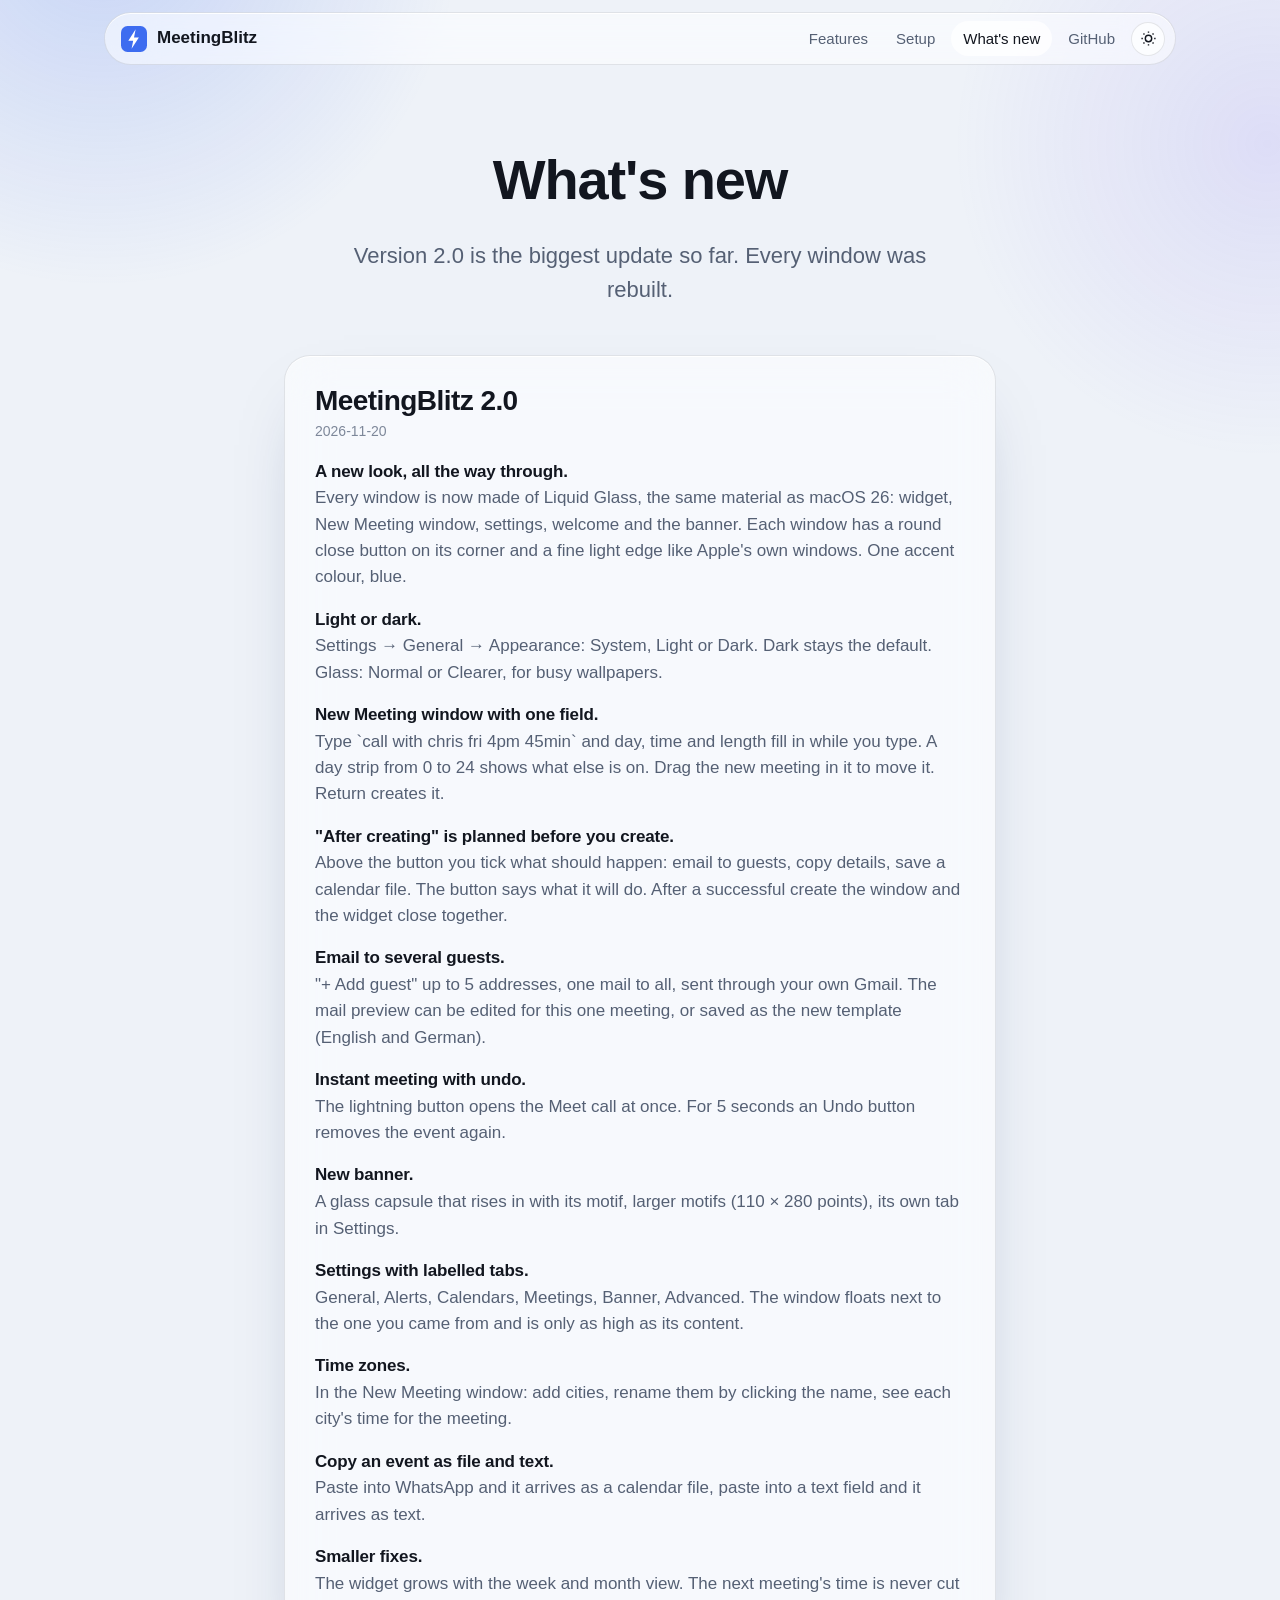
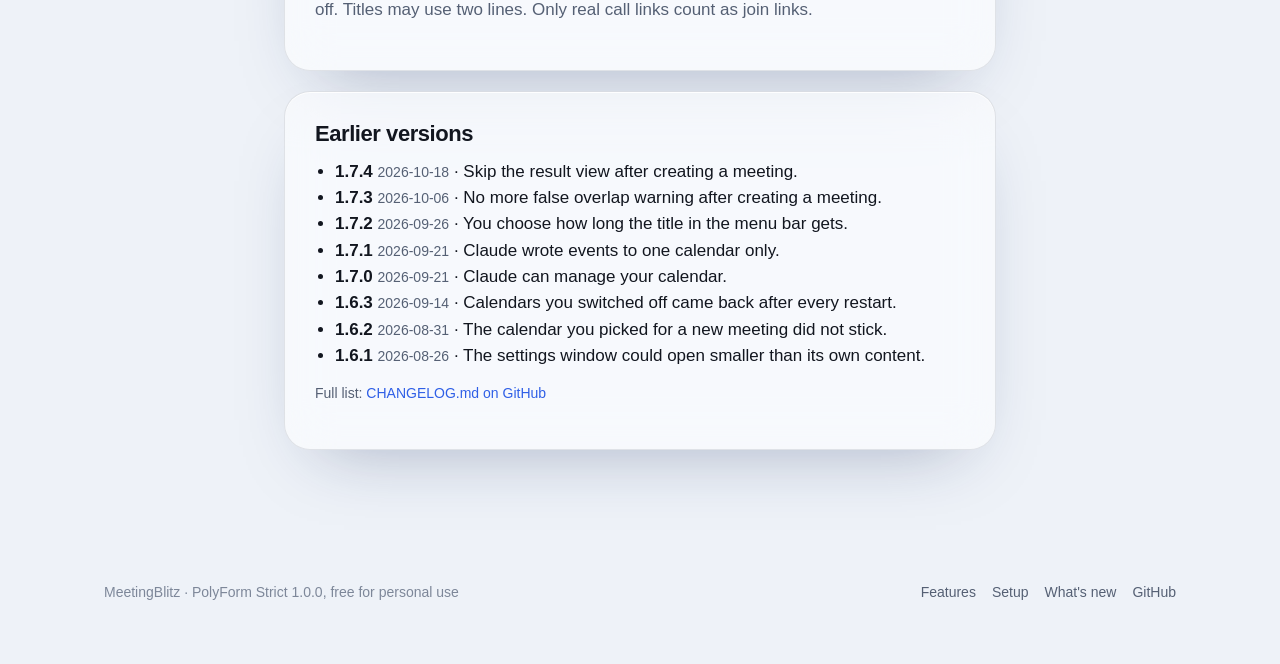
==== docs/changelog.html @ a4d60c61 "MeetingBlitz 2.0.0: new design in Liquid Glass, new website Every window rebuilt in Liquid Glass, li" ====
<!doctype html>
<html lang="en">
<head>
<meta charset="utf-8">
<meta name="viewport" content="width=device-width, initial-scale=1">
<title>What's new · MeetingBlitz</title>
<meta name="description" content="MeetingBlitz 2.0: Liquid Glass everywhere, light and dark, a new New Meeting window, email to guests, instant meeting with undo.">
<meta property="og:title" content="MeetingBlitz 2.0">
<meta property="og:description" content="A glass banner before every meeting, your day in one click, new meetings in one line.">
<meta property="og:image" content="https://felixosk.github.io/meetingblitz-mac/img/hero-dark.png">
<link rel="icon" href="data:image/svg+xml,%3Csvg xmlns='http://www.w3.org/2000/svg' viewBox='0 0 32 32'%3E%3Crect width='32' height='32' rx='8' fill='%233d6cf0'/%3E%3Cpath d='M18 4 9 18h6l-2 10 9-14h-6z' fill='white'/%3E%3C/svg%3E">
<link rel="stylesheet" href="site.css">
<script src="site.js"></script>
</head>
<body>

<header class="top">
  <div class="wrap">
    <div class="bar glass">
      <a class="brand" href="./"><svg viewBox="0 0 32 32" aria-hidden="true"><rect width="32" height="32" rx="8" fill="#3d6cf0"/><path d="M18 4 9 18h6l-2 10 9-14h-6z" fill="#fff"/></svg><span>MeetingBlitz</span></a>
      <nav class="nav">
        <a href="features.html">Features</a>
        <a href="setup.html">Setup</a>
        <a href="changelog.html" aria-current="page" class="hide-sm">What's new</a>
        <a href="https://github.com/Felixosk/meetingblitz-mac" class="hide-sm">GitHub</a>
        <button class="theme-btn" type="button" aria-label="Theme"><svg viewBox="0 0 24 24" fill="none" stroke="currentColor" stroke-width="2"><circle cx="12" cy="12" r="4.5"/><path d="M12 2v2M12 20v2M2 12h2M20 12h2M4.9 4.9l1.4 1.4M17.7 17.7l1.4 1.4M4.9 19.1l1.4-1.4M17.7 6.3l1.4-1.4"/></svg></button>
      </nav>
    </div>
  </div>
</header>

<main>
<section class="hero" style="padding-bottom:10px">
  <div class="wrap narrow">
    <h1 style="font-size:clamp(36px,5.5vw,56px)">What's new</h1>
    <p class="lead">Version 2.0 is the biggest update so far. Every window was rebuilt.</p>
  </div>
</section>
<section style="padding-top:10px">
  <div class="wrap narrow">
    <article class="release glass">
      <h2>MeetingBlitz 2.0</h2>
      <span class="date">2026-11-20</span>
      <h3>A new look, all the way through.</h3>
      <p>Every window is now made of Liquid Glass, the same material as macOS 26: widget, New Meeting window, settings, welcome and the banner. Each window has a round close button on its corner and a fine light edge like Apple&#x27;s own windows. One accent colour, blue.</p>
      <h3>Light or dark.</h3>
      <p>Settings → General → Appearance: System, Light or Dark. Dark stays the default. Glass: Normal or Clearer, for busy wallpapers.</p>
      <h3>New Meeting window with one field.</h3>
      <p>Type `call with chris fri 4pm 45min` and day, time and length fill in while you type. A day strip from 0 to 24 shows what else is on. Drag the new meeting in it to move it. Return creates it.</p>
      <h3>&quot;After creating&quot; is planned before you create.</h3>
      <p>Above the button you tick what should happen: email to guests, copy details, save a calendar file. The button says what it will do. After a successful create the window and the widget close together.</p>
      <h3>Email to several guests.</h3>
      <p>&quot;+ Add guest&quot; up to 5 addresses, one mail to all, sent through your own Gmail. The mail preview can be edited for this one meeting, or saved as the new template (English and German).</p>
      <h3>Instant meeting with undo.</h3>
      <p>The lightning button opens the Meet call at once. For 5 seconds an Undo button removes the event again.</p>
      <h3>New banner.</h3>
      <p>A glass capsule that rises in with its motif, larger motifs (110 × 280 points), its own tab in Settings.</p>
      <h3>Settings with labelled tabs.</h3>
      <p>General, Alerts, Calendars, Meetings, Banner, Advanced. The window floats next to the one you came from and is only as high as its content.</p>
      <h3>Time zones.</h3>
      <p>In the New Meeting window: add cities, rename them by clicking the name, see each city&#x27;s time for the meeting.</p>
      <h3>Copy an event as file and text.</h3>
      <p>Paste into WhatsApp and it arrives as a calendar file, paste into a text field and it arrives as text.</p>
      <h3>Smaller fixes.</h3>
      <p>The widget grows with the week and month view. The next meeting&#x27;s time is never cut off. Titles may use two lines. Only real call links count as join links.</p>
    </article>
    <article class="release glass">
      <h2 style="font-size:22px">Earlier versions</h2>
      <ul style="padding-left:20px;margin:12px 0 0">
      <li><b>1.7.4</b> <span class="muted small">2026-10-18</span> · Skip the result view after creating a meeting.</li>
      <li><b>1.7.3</b> <span class="muted small">2026-10-06</span> · No more false overlap warning after creating a meeting.</li>
      <li><b>1.7.2</b> <span class="muted small">2026-09-26</span> · You choose how long the title in the menu bar gets.</li>
      <li><b>1.7.1</b> <span class="muted small">2026-09-21</span> · Claude wrote events to one calendar only.</li>
      <li><b>1.7.0</b> <span class="muted small">2026-09-21</span> · Claude can manage your calendar.</li>
      <li><b>1.6.3</b> <span class="muted small">2026-09-14</span> · Calendars you switched off came back after every restart.</li>
      <li><b>1.6.2</b> <span class="muted small">2026-08-31</span> · The calendar you picked for a new meeting did not stick.</li>
      <li><b>1.6.1</b> <span class="muted small">2026-08-26</span> · The settings window could open smaller than its own content.</li>
      </ul>
      <p class="small" style="margin-top:14px">Full list: <a href="https://github.com/Felixosk/meetingblitz-mac/blob/main/CHANGELOG.md">CHANGELOG.md on GitHub</a></p>
    </article>
  </div>
</section>
</main>

<footer>
  <div class="wrap">
    <span>MeetingBlitz · PolyForm Strict 1.0.0, free for personal use</span>
    <nav><a href="features.html">Features</a><a href="setup.html">Setup</a><a href="changelog.html">What's new</a><a href="https://github.com/Felixosk/meetingblitz-mac">GitHub</a></nav>
  </div>
</footer>
</body>
</html>
---- docs/site.css ----
/* MeetingBlitz website, 2.0 look: dark glass, one blue accent. */
:root {
  --bg: #0b0f18;
  --bg-2: #101624;
  --glow-1: rgba(61, 108, 240, .35);
  --glow-2: rgba(88, 70, 220, .22);
  --text: #f2f4f8;
  --muted: #9aa3b5;
  --faint: #6b7385;
  --glass: rgba(255, 255, 255, .06);
  --glass-strong: rgba(255, 255, 255, .09);
  --edge: rgba(255, 255, 255, .12);
  --edge-top: rgba(255, 255, 255, .22);
  --accent: #3d6cf0;
  --accent-hover: #5580ff;
  --accent-soft: rgba(61, 108, 240, .16);
  --stage: #1f1f1f;
  --code-bg: rgba(255, 255, 255, .07);
  --shadow: 0 30px 80px -30px rgba(0, 0, 0, .8);
  color-scheme: dark;
}
@media (prefers-color-scheme: light) {
  :root:not([data-theme="dark"]) {
    --bg: #eef2f8; --bg-2: #e4eaf4;
    --glow-1: rgba(61, 108, 240, .22); --glow-2: rgba(120, 100, 240, .14);
    --text: #12161f; --muted: #556074; --faint: #7d8799;
    --glass: rgba(255, 255, 255, .55); --glass-strong: rgba(255, 255, 255, .75);
    --edge: rgba(15, 25, 45, .10); --edge-top: rgba(255, 255, 255, .9);
    --accent: #2f5fe6; --accent-hover: #2450cc; --accent-soft: rgba(47, 95, 230, .10);
    --stage: #f2f2f2; --code-bg: rgba(15, 25, 45, .06);
    --shadow: 0 30px 70px -35px rgba(20, 40, 90, .35);
    color-scheme: light;
  }
}
:root[data-theme="light"] {
  --bg: #eef2f8; --bg-2: #e4eaf4;
  --glow-1: rgba(61, 108, 240, .22); --glow-2: rgba(120, 100, 240, .14);
  --text: #12161f; --muted: #556074; --faint: #7d8799;
  --glass: rgba(255, 255, 255, .55); --glass-strong: rgba(255, 255, 255, .75);
  --edge: rgba(15, 25, 45, .10); --edge-top: rgba(255, 255, 255, .9);
  --accent: #2f5fe6; --accent-hover: #2450cc; --accent-soft: rgba(47, 95, 230, .10);
  --stage: #f2f2f2; --code-bg: rgba(15, 25, 45, .06);
  --shadow: 0 30px 70px -35px rgba(20, 40, 90, .35);
  color-scheme: light;
}

* { box-sizing: border-box; }
html { -webkit-text-size-adjust: 100%; scroll-behavior: smooth; }
body {
  margin: 0;
  background: var(--bg);
  color: var(--text);
  font: 17px/1.55 -apple-system, BlinkMacSystemFont, "SF Pro Text", "Helvetica Neue", Arial, sans-serif;
  -webkit-font-smoothing: antialiased;
  overflow-x: hidden;
}
body::before {
  content: ""; position: fixed; inset: -20vh -20vw auto; height: 120vh; z-index: -1; pointer-events: none;
  background:
    radial-gradient(40vw 40vw at 20% 10%, var(--glow-1), transparent 70%),
    radial-gradient(35vw 35vw at 85% 30%, var(--glow-2), transparent 70%);
}
a { color: var(--accent); text-decoration: none; }
a:hover { color: var(--accent-hover); }
img { max-width: 100%; height: auto; display: block; }
[hidden] { display: none !important; }
h1, h2, h3 { font-family: -apple-system, BlinkMacSystemFont, "SF Pro Display", "Helvetica Neue", Arial, sans-serif; letter-spacing: -.02em; line-height: 1.1; margin: 0 0 .5em; }
h1 { font-size: clamp(40px, 7vw, 76px); font-weight: 700; }
h2 { font-size: clamp(28px, 4.2vw, 44px); font-weight: 700; }
h3 { font-size: 21px; font-weight: 650; letter-spacing: -.01em; }
p { margin: 0 0 1em; }
code { font: 14px/1.4 ui-monospace, "SF Mono", Menlo, monospace; background: var(--code-bg); padding: 2px 6px; border-radius: 6px; }
pre { background: var(--code-bg); border: 1px solid var(--edge); border-radius: 14px; padding: 14px 16px; overflow-x: auto; margin: 0 0 1.2em; }
p code, li code { overflow-wrap: anywhere; }
pre code { background: none; padding: 0; font-size: 14px; }
.wrap { max-width: 1120px; margin: 0 auto; padding: 0 24px; }
.narrow { max-width: 760px; }
.muted { color: var(--muted); }
.small { font-size: 14px; }

/* Glass surfaces */
.glass {
  background: var(--glass);
  border: 1px solid var(--edge);
  box-shadow: inset 0 1px 0 var(--edge-top), var(--shadow);
  backdrop-filter: blur(24px) saturate(1.4);
  -webkit-backdrop-filter: blur(24px) saturate(1.4);
  border-radius: 26px;
}

/* Top bar */
.top { position: sticky; top: 0; z-index: 20; padding: 12px 0; }
.top .bar { display: flex; align-items: center; gap: 18px; padding: 8px 10px 8px 16px; border-radius: 999px; }
.brand { display: flex; align-items: center; gap: 10px; font-weight: 650; color: var(--text); }
.brand:hover { color: var(--text); }
.brand svg { width: 26px; height: 26px; }
.nav { display: flex; gap: 4px; margin-left: auto; align-items: center; }
.nav a { color: var(--muted); padding: 6px 12px; border-radius: 999px; font-size: 15px; }
.nav a:hover, .nav a[aria-current="page"] { color: var(--text); background: var(--glass-strong); }
.theme-btn { border: 1px solid var(--edge); background: var(--glass-strong); color: var(--text); width: 34px; height: 34px; border-radius: 999px; cursor: pointer; display: grid; place-items: center; }
.theme-btn svg { width: 17px; height: 17px; }

/* Buttons */
.btn { display: inline-flex; align-items: center; gap: 8px; height: 46px; padding: 0 22px; border-radius: 14px; font-weight: 600; font-size: 16px; border: 1px solid transparent; }
.btn svg { width: 18px; height: 18px; }
.btn-primary { background: var(--accent); color: #fff; }
.btn-primary:hover { background: var(--accent-hover); color: #fff; }
.btn-ghost { background: var(--glass-strong); border-color: var(--edge); color: var(--text); }
.btn-ghost:hover { color: var(--text); border-color: var(--edge-top); }
.btn-row { display: flex; gap: 12px; flex-wrap: wrap; align-items: center; }

/* Hero */
.hero { padding: 72px 0 40px; text-align: center; }
.hero .lead { font-size: clamp(18px, 2.2vw, 22px); color: var(--muted); max-width: 640px; margin: 0 auto 28px; }
.hero .btn-row { justify-content: center; }
.hero .meta { margin-top: 14px; font-size: 14px; color: var(--faint); }
.pill { display: inline-block; font-size: 13px; font-weight: 600; color: var(--accent); background: var(--accent-soft); padding: 5px 12px; border-radius: 999px; margin-bottom: 18px; }

/* Screenshot stage: same grey as the app renders, so the edges disappear */
.stage { background: var(--stage); border-radius: 28px; border: 1px solid var(--edge); box-shadow: var(--shadow); overflow: hidden; }
.stage img { width: 100%; }
.hero-shot { margin: 48px auto 0; max-width: 900px; position: relative; }

/* Theme-dependent images */
.img-light { display: none; }
@media (prefers-color-scheme: light) {
  :root:not([data-theme="dark"]) .img-dark { display: none; }
  :root:not([data-theme="dark"]) .img-light { display: block; }
}
:root[data-theme="light"] .img-dark { display: none; }
:root[data-theme="light"] .img-light { display: block; }

/* Flying banner over the hero */
.sky { position: relative; height: 120px; margin: 40px 0 0; overflow: hidden;
  background: linear-gradient(90deg, #121f3d, #1a2d58);
  -webkit-mask-image: linear-gradient(180deg, transparent, #000 18%, #000 82%, transparent);
  mask-image: linear-gradient(180deg, transparent, #000 18%, #000 82%, transparent); }
.sky img { position: absolute; top: -7px; left: 0; width: 470px; max-width: none; animation: fly 14s linear infinite;
  -webkit-mask-image: linear-gradient(90deg, transparent, #000 14%, #000 86%, transparent);
  mask-image: linear-gradient(90deg, transparent, #000 14%, #000 86%, transparent); }
@media (prefers-color-scheme: light) { :root:not([data-theme="dark"]) .sky { background: linear-gradient(90deg, #d6e3f5, #c3d4ee); } }
:root[data-theme="light"] .sky { background: linear-gradient(90deg, #d6e3f5, #c3d4ee); }
@keyframes fly { from { transform: translateX(-520px); } to { transform: translateX(calc(100vw + 40px)); } }
@media (prefers-reduced-motion: reduce) { .sky img { animation: none; left: 50%; transform: translateX(-50%); } }

/* Sections */
section { padding: 72px 0; }
.section-head { text-align: center; max-width: 680px; margin: 0 auto 44px; }
.section-head p { color: var(--muted); font-size: 19px; }
.row { display: grid; grid-template-columns: 1fr 1fr; gap: 56px; align-items: center; margin-bottom: 88px; }
.row:last-child { margin-bottom: 0; }
.row.flip .text { order: 2; }
.row .text p { color: var(--muted); font-size: 18px; }
.row .num { font-size: 13px; font-weight: 700; color: var(--accent); letter-spacing: .06em; text-transform: uppercase; margin-bottom: 10px; display: block; }
.row .shot { max-width: 420px; justify-self: center; width: 100%; }
.row .shot.wide { max-width: 100%; }

/* Instant meeting mock (plain HTML) */
.instant { padding: 26px; display: grid; gap: 14px; max-width: 420px; justify-self: center; width: 100%; }
.instant .line { display: flex; align-items: center; gap: 12px; }
.bolt { width: 52px; height: 52px; border-radius: 999px; background: var(--accent); display: grid; place-items: center; color: #fff; flex: none; }
.bolt svg { width: 22px; height: 22px; }
.toast { display: flex; align-items: center; justify-content: space-between; gap: 12px; padding: 12px 16px; border-radius: 16px; background: var(--glass-strong); border: 1px solid var(--edge); }
.toast b { font-weight: 600; }
.toast .undo { color: var(--accent); font-weight: 600; }
.bar5 { height: 4px; border-radius: 4px; background: var(--edge); overflow: hidden; }
.bar5 i { display: block; height: 100%; width: 100%; background: var(--accent); transform-origin: left; animation: shrink 5s linear infinite; }
@keyframes shrink { from { transform: scaleX(1); } to { transform: scaleX(0); } }
@media (prefers-reduced-motion: reduce) { .bar5 i { animation: none; transform: scaleX(.6); } }

/* Cards */
.grid { display: grid; grid-template-columns: repeat(3, 1fr); gap: 16px; }
.card { padding: 22px; border-radius: 22px; }
.card h3 { margin-bottom: 6px; font-size: 18px; }
.card p { color: var(--muted); font-size: 15px; margin: 0; }
.card .ico { width: 36px; height: 36px; border-radius: 10px; background: var(--accent-soft); color: var(--accent); display: grid; place-items: center; margin-bottom: 14px; }
.card .ico svg { width: 20px; height: 20px; }

/* Toggle for light/dark demo */
.seg { display: inline-flex; padding: 3px; border-radius: 12px; background: var(--glass-strong); border: 1px solid var(--edge); gap: 2px; }
.seg button { border: 0; background: transparent; color: var(--muted); font: 600 14px/1 inherit; padding: 9px 16px; border-radius: 9px; cursor: pointer; }
.seg button[aria-pressed="true"] { background: var(--accent); color: #fff; }

/* Tables */
.table-wrap { overflow-x: auto; border-radius: 22px; }
table { border-collapse: collapse; width: 100%; min-width: 720px; font-size: 15px; }
th, td { text-align: left; padding: 12px 16px; border-bottom: 1px solid var(--edge); vertical-align: top; }
thead th { color: var(--muted); font-weight: 600; font-size: 14px; }
tbody th { font-weight: 500; }
td.us { background: var(--accent-soft); font-weight: 600; }
tr:last-child td, tr:last-child th { border-bottom: 0; }

/* Skins */
.skins { display: grid; grid-template-columns: repeat(auto-fill, minmax(160px, 1fr)); gap: 12px; }
.skin { margin: 0; padding: 16px 12px 12px; border-radius: 18px; text-align: center; }
.skin .ph { height: 56px; display: grid; place-items: center; margin-bottom: 8px; }
.skin img { max-height: 48px; width: auto; }
.skin figcaption { font-size: 14px; }

/* Docs pages */
.doc h2 { font-size: 30px; margin-top: 56px; }
.doc h3 { margin-top: 28px; }
.doc ol, .doc ul { padding-left: 22px; }
.doc li { margin-bottom: 6px; }
.doc .note { padding: 16px 18px; border-radius: 16px; margin: 0 0 1.2em; }
.toc { display: flex; flex-wrap: wrap; gap: 8px; margin: 0 0 8px; }
.toc a { padding: 6px 12px; border-radius: 999px; background: var(--glass-strong); border: 1px solid var(--edge); color: var(--text); font-size: 14px; }

/* Release notes */
.release { padding: 30px; border-radius: 26px; margin-bottom: 20px; }
.release h2 { font-size: 28px; margin-bottom: 4px; }
.release .date { color: var(--faint); font-size: 14px; margin-bottom: 18px; display: block; }
.release h3 { font-size: 17px; margin: 20px 0 4px; }
.release p { color: var(--muted); }

/* Final call */
.final { text-align: center; padding: 56px 24px; border-radius: 32px; }
.final p { color: var(--muted); font-size: 19px; }
.final .btn-row { justify-content: center; }

footer { padding: 40px 0 60px; color: var(--faint); font-size: 14px; }
footer .wrap { display: flex; flex-wrap: wrap; gap: 18px; justify-content: space-between; }
footer nav { display: flex; gap: 16px; flex-wrap: wrap; }
footer a { color: var(--muted); }

@media (max-width: 860px) {
  .row, .row.flip { grid-template-columns: 1fr; gap: 28px; margin-bottom: 64px; }
  .row.flip .text { order: 0; }
  .grid { grid-template-columns: 1fr 1fr; }
  .nav a.hide-sm { display: none; }
}
@media (max-width: 560px) {
  .wrap { padding: 0 16px; }
  .grid { grid-template-columns: 1fr; }
  .hero { padding-top: 44px; }
  .btn-row .btn { width: 100%; justify-content: center; }
  .top .bar { gap: 8px; padding-left: 12px; }
  .brand span { display: none; }
  .nav a { padding: 6px 8px; font-size: 14px; }
  section { padding: 52px 0; }
  .sky { height: 86px; }
  .sky img { width: 330px; top: -5px; }
}
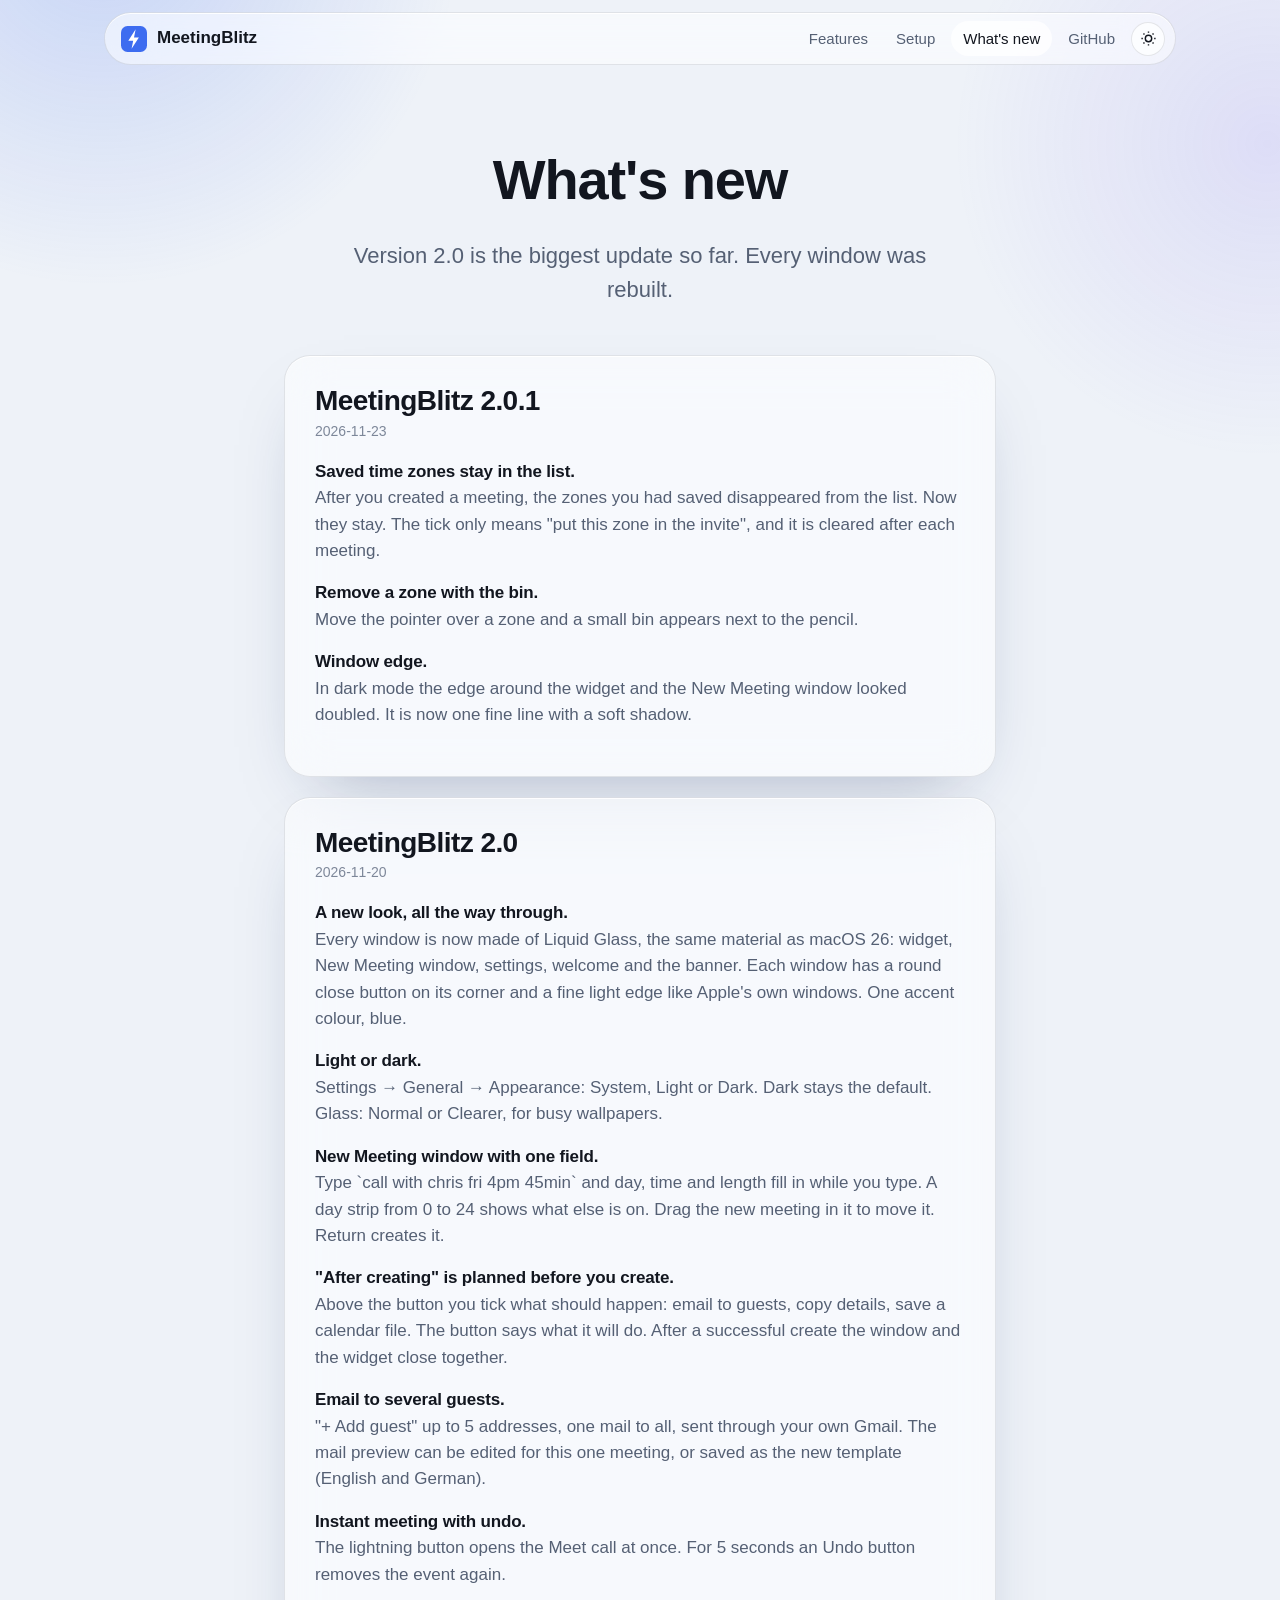
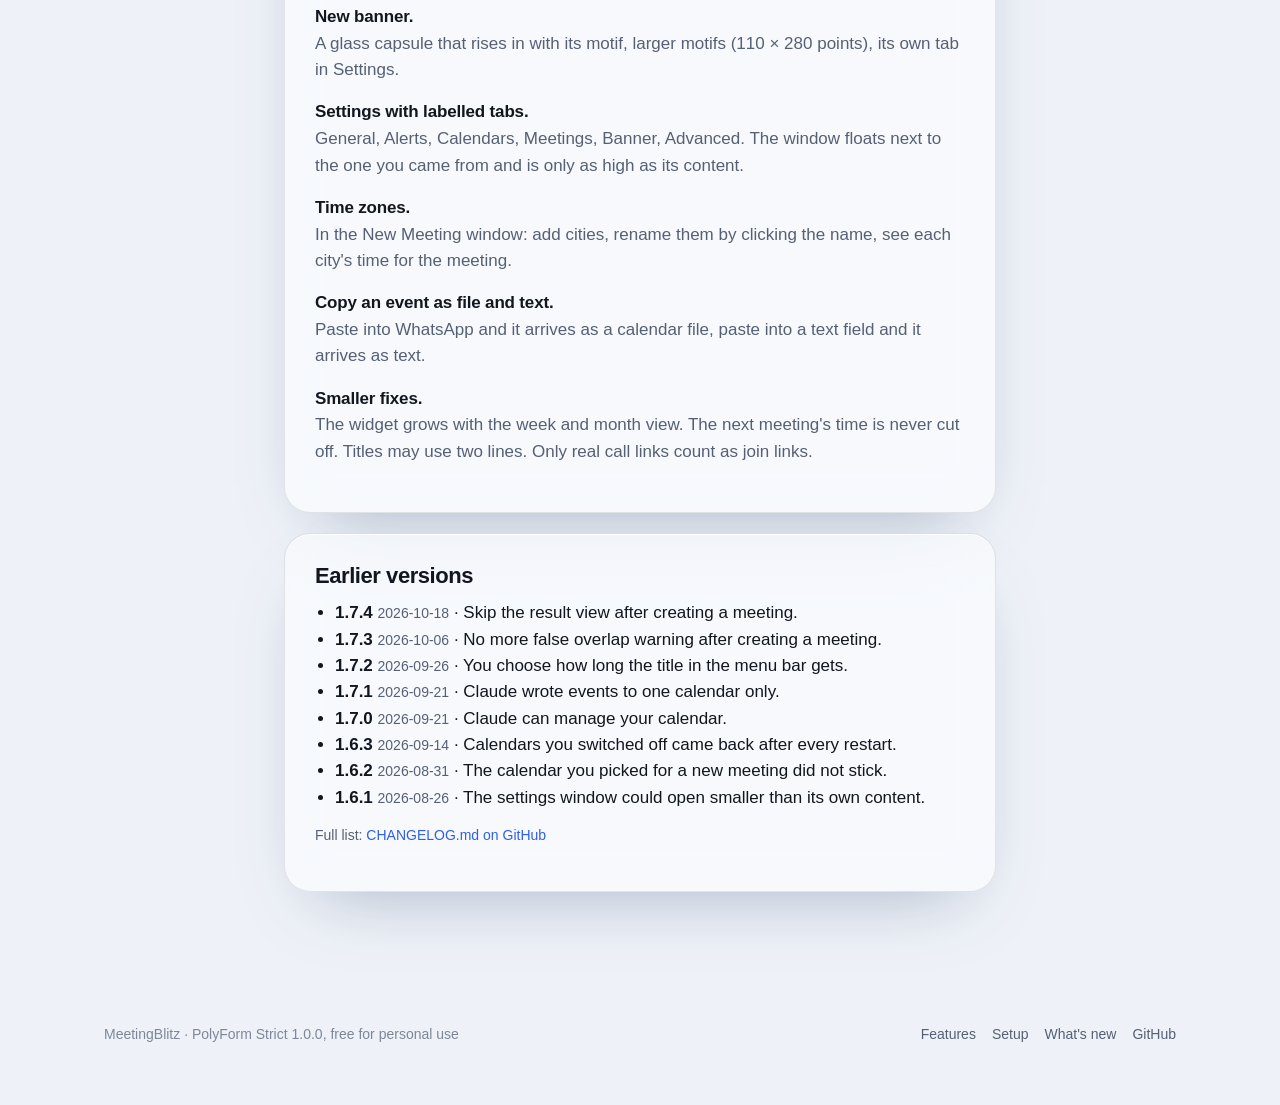
==== commit 90b8b3f5: "MeetingBlitz 2.0.1: saved time zones stay, bin to remove a zone, finer window edge" ====
--- a/docs/changelog.html
+++ b/docs/changelog.html
@@ -38,6 +38,16 @@
 </section>
 <section style="padding-top:10px">
   <div class="wrap narrow">
+    <article class="release glass">
+      <h2>MeetingBlitz 2.0.1</h2>
+      <span class="date">2026-11-23</span>
+      <h3>Saved time zones stay in the list.</h3>
+      <p>After you created a meeting, the zones you had saved disappeared from the list. Now they stay. The tick only means &quot;put this zone in the invite&quot;, and it is cleared after each meeting.</p>
+      <h3>Remove a zone with the bin.</h3>
+      <p>Move the pointer over a zone and a small bin appears next to the pencil.</p>
+      <h3>Window edge.</h3>
+      <p>In dark mode the edge around the widget and the New Meeting window looked doubled. It is now one fine line with a soft shadow.</p>
+    </article>
     <article class="release glass">
       <h2>MeetingBlitz 2.0</h2>
       <span class="date">2026-11-20</span>
--- a/docs/site.css
+++ b/docs/site.css
@@ -191,11 +191,22 @@
 tr:last-child td, tr:last-child th { border-bottom: 0; }
 
 /* Skins */
-.skins { display: grid; grid-template-columns: repeat(auto-fill, minmax(160px, 1fr)); gap: 12px; }
-.skin { margin: 0; padding: 16px 12px 12px; border-radius: 18px; text-align: center; }
-.skin .ph { height: 56px; display: grid; place-items: center; margin-bottom: 8px; }
-.skin img { max-height: 48px; width: auto; }
-.skin figcaption { font-size: 14px; }
+.skins { display: grid; grid-template-columns: repeat(auto-fill, minmax(170px, 1fr)); gap: 12px; }
+.skin { margin: 0; padding: 0; border-radius: 18px; overflow: hidden; text-align: left; transition: transform .18s ease; }
+.skin:hover { transform: translateY(-3px); }
+/* heller Grund, damit dunkle Motive (Ohio, Typhoon) sichtbar bleiben */
+.skin .ph { display: flex; align-items: center; justify-content: center; aspect-ratio: 5 / 2; padding: 10px 14px;
+  background: linear-gradient(180deg, rgba(255,255,255,.10), rgba(255,255,255,.02)); }
+.skin .ph img { width: 100%; height: 100%; object-fit: contain; display: block; filter: drop-shadow(0 5px 9px rgba(0,0,0,.35)); }
+.skin figcaption { display: flex; align-items: baseline; justify-content: space-between; gap: 8px;
+  padding: 8px 12px 9px; border-top: 1px solid var(--edge); font-size: 13px; font-weight: 600; white-space: nowrap; }
+.skin figcaption b { font-weight: 600; overflow: hidden; text-overflow: ellipsis; min-width: 0; }
+.skin figcaption i { font: 600 10px/1 ui-monospace, "SF Mono", Menlo, monospace; font-style: normal; letter-spacing: .12em;
+  text-transform: uppercase; flex: none; color: #36c3a6; }
+.skin figcaption i.air { color: #f0a640; }
+.skins-note { margin: 22px auto 0; color: var(--muted); font-size: 15px; max-width: 720px; text-align: center; }
+@media (prefers-reduced-motion: reduce) { .skin, .skin:hover { transition: none; transform: none; } }
+@media (max-width: 640px) { .skins { grid-template-columns: 1fr 1fr; gap: 10px; } .skin figcaption { font-size: 12px; padding: 7px 10px 8px; } }
 
 /* Docs pages */
 .doc h2 { font-size: 30px; margin-top: 56px; }
@@ -241,3 +252,9 @@
   .sky { height: 86px; }
   .sky img { width: 330px; top: -5px; }
 }
+@media (prefers-color-scheme: light) {
+  :root:not([data-theme="dark"]) .skin figcaption i { color: #0f7a64; }
+  :root:not([data-theme="dark"]) .skin figcaption i.air { color: #b86a00; }
+}
+:root[data-theme="light"] .skin figcaption i { color: #0f7a64; }
+:root[data-theme="light"] .skin figcaption i.air { color: #b86a00; }
